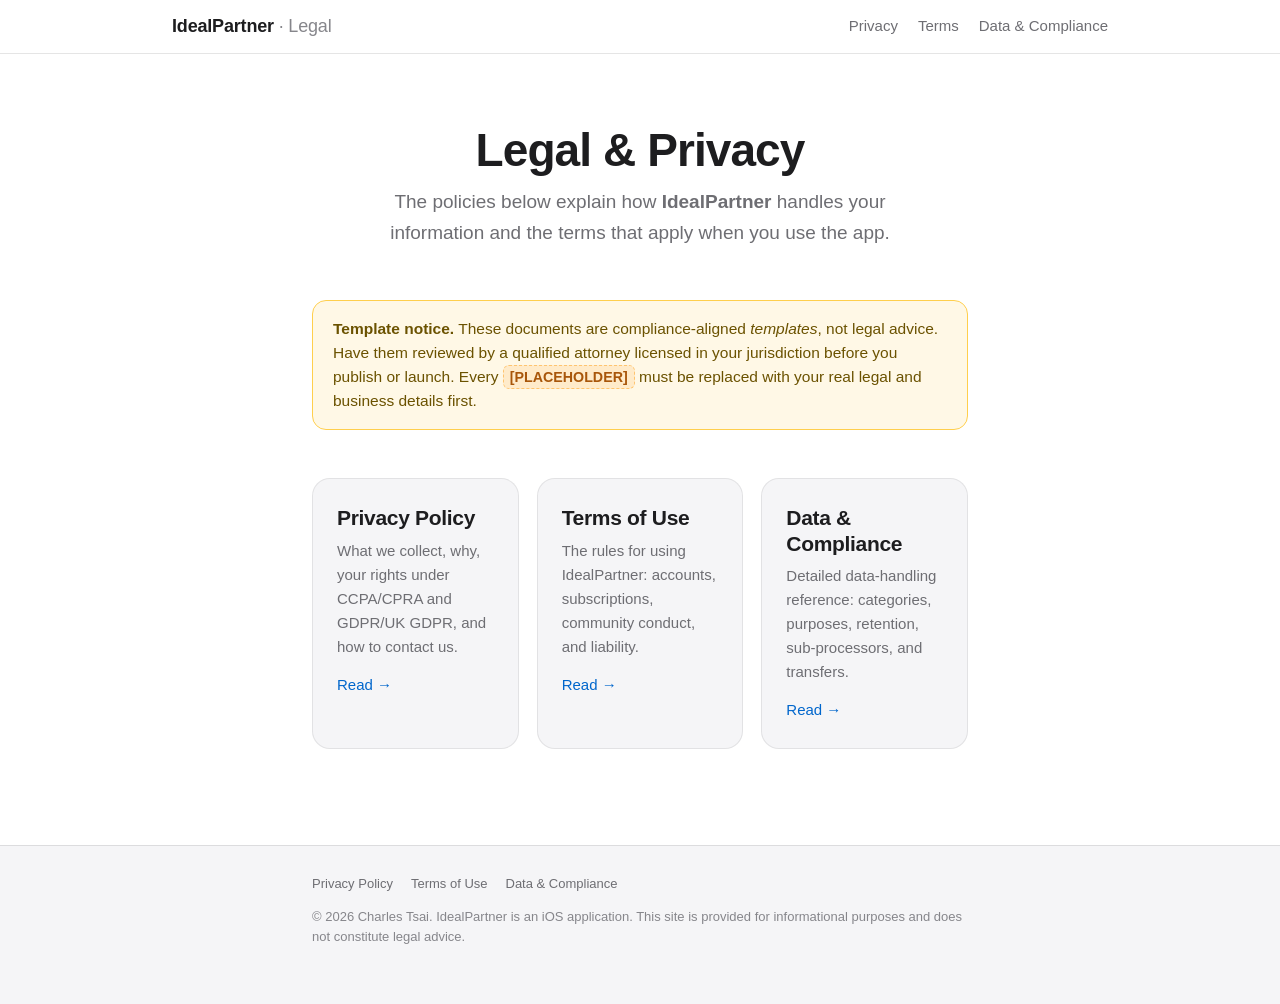
==== index.html @ 70e31084 "Add IdealPartner legal & compliance site Privacy Policy, Terms of Use, and Data & Compliance pages a" ====
<!DOCTYPE html>
<html lang="en">
<head>
  <meta charset="utf-8" />
  <meta name="viewport" content="width=device-width, initial-scale=1, viewport-fit=cover" />
  <title>IdealPartner — Legal &amp; Privacy</title>
  <meta name="description" content="Privacy Policy, Terms of Use, and Data &amp; Compliance information for the IdealPartner iOS app." />
  <meta name="color-scheme" content="light dark" />
  <link rel="stylesheet" href="styles.css" />
</head>
<body>
  <a class="skip-link" href="#main">Skip to content</a>

  <header class="site-header">
    <div class="bar">
      <a class="brand" href="index.html">IdealPartner <span class="sub">· Legal</span></a>
      <nav class="site-nav" aria-label="Primary">
        <a href="privacy.html">Privacy</a>
        <a href="terms.html">Terms</a>
        <a href="data-compliance.html">Data &amp; Compliance</a>
      </nav>
    </div>
  </header>

  <main id="main">
    <section class="hero">
      <h1>Legal &amp; Privacy</h1>
      <p>The policies below explain how <strong>IdealPartner</strong> handles your
        information and the terms that apply when you use the app.</p>
    </section>

    <div class="note" role="note" style="margin-top:40px">
      <strong>Template notice.</strong> These documents are compliance-aligned
      <em>templates</em>, not legal advice. Have them reviewed by a qualified attorney
      licensed in your jurisdiction before you publish or launch. Every
      <span class="ph">[PLACEHOLDER]</span> must be replaced with your real
      legal and business details first.
    </div>

    <div class="cards">
      <a class="card" href="privacy.html">
        <h2>Privacy Policy</h2>
        <p>What we collect, why, your rights under CCPA/CPRA and GDPR/UK GDPR, and how to contact us.</p>
        <div class="arrow">Read →</div>
      </a>
      <a class="card" href="terms.html">
        <h2>Terms of Use</h2>
        <p>The rules for using IdealPartner: accounts, subscriptions, community conduct, and liability.</p>
        <div class="arrow">Read →</div>
      </a>
      <a class="card" href="data-compliance.html">
        <h2>Data &amp; Compliance</h2>
        <p>Detailed data-handling reference: categories, purposes, retention, sub-processors, and transfers.</p>
        <div class="arrow">Read →</div>
      </a>
    </div>
  </main>

  <footer class="site-footer">
    <div class="inner">
      <nav aria-label="Footer">
        <a href="privacy.html">Privacy Policy</a>
        <a href="terms.html">Terms of Use</a>
        <a href="data-compliance.html">Data &amp; Compliance</a>
      </nav>
      <p>© 2026 Charles Tsai.
        IdealPartner is an iOS application. This site is provided for informational purposes
        and does not constitute legal advice.</p>
    </div>
  </footer>
</body>
</html>
---- styles.css ----
/* IdealPartner — Legal & Compliance site
   Shared stylesheet. Apple-inspired: system font, generous whitespace,
   ~700px readable measure, light + dark mode, mobile-first, accessible. */

:root {
  color-scheme: light dark;

  --measure: 700px;

  /* Light theme */
  --bg: #ffffff;
  --bg-elevated: #f5f5f7;
  --text: #1d1d1f;
  --text-secondary: #6e6e73;
  --text-tertiary: #86868b;
  --link: #0066cc;
  --link-hover: #004499;
  --divider: rgba(0, 0, 0, 0.10);
  --divider-strong: rgba(0, 0, 0, 0.18);
  --card-bg: #f5f5f7;
  --card-border: rgba(0, 0, 0, 0.08);
  --note-bg: #fff8e6;
  --note-border: #ffcf4d;
  --note-text: #6b5200;
  --placeholder-bg: rgba(255, 149, 0, 0.12);
  --placeholder-text: #a8560a;
  --placeholder-border: rgba(255, 149, 0, 0.45);
  --focus: #0066cc;
  --header-bg: rgba(255, 255, 255, 0.72);
  --code-bg: rgba(0, 0, 0, 0.06);
}

@media (prefers-color-scheme: dark) {
  :root {
    --bg: #000000;
    --bg-elevated: #1c1c1e;
    --text: #f5f5f7;
    --text-secondary: #a1a1a6;
    --text-tertiary: #86868b;
    --link: #2997ff;
    --link-hover: #6db8ff;
    --divider: rgba(255, 255, 255, 0.12);
    --divider-strong: rgba(255, 255, 255, 0.22);
    --card-bg: #1c1c1e;
    --card-border: rgba(255, 255, 255, 0.10);
    --note-bg: rgba(255, 214, 10, 0.10);
    --note-border: rgba(255, 214, 10, 0.45);
    --note-text: #ffe08a;
    --placeholder-bg: rgba(255, 159, 10, 0.16);
    --placeholder-text: #ffb866;
    --placeholder-border: rgba(255, 159, 10, 0.5);
    --focus: #2997ff;
    --header-bg: rgba(0, 0, 0, 0.72);
    --code-bg: rgba(255, 255, 255, 0.10);
  }
}

/* ---------- Base ---------- */

* { box-sizing: border-box; }

html {
  -webkit-text-size-adjust: 100%;
  scroll-behavior: smooth;
  scroll-padding-top: 72px; /* keep anchors clear of sticky header */
}

@media (prefers-reduced-motion: reduce) {
  html { scroll-behavior: auto; }
}

body {
  margin: 0;
  font-family: -apple-system, BlinkMacSystemFont, "SF Pro Text", "Helvetica Neue", Arial, sans-serif;
  font-size: 17px;
  line-height: 1.6;
  color: var(--text);
  background: var(--bg);
  -webkit-font-smoothing: antialiased;
  -moz-osx-font-smoothing: grayscale;
  text-rendering: optimizeLegibility;
}

/* ---------- Skip link + focus ---------- */

.skip-link {
  position: absolute;
  left: -9999px;
  top: 0;
  background: var(--bg);
  color: var(--link);
  padding: 12px 18px;
  border-radius: 0 0 10px 0;
  z-index: 100;
}
.skip-link:focus {
  left: 0;
  outline: 2px solid var(--focus);
}

a {
  color: var(--link);
  text-decoration: none;
}
a:hover { color: var(--link-hover); text-decoration: underline; }

:focus-visible {
  outline: 2px solid var(--focus);
  outline-offset: 2px;
  border-radius: 4px;
}

/* ---------- Header ---------- */

.site-header {
  position: sticky;
  top: 0;
  z-index: 50;
  background: var(--header-bg);
  -webkit-backdrop-filter: saturate(180%) blur(20px);
  backdrop-filter: saturate(180%) blur(20px);
  border-bottom: 1px solid var(--divider);
}
.site-header .bar {
  max-width: 980px;
  margin: 0 auto;
  padding: 12px 22px;
  display: flex;
  align-items: center;
  justify-content: space-between;
  gap: 16px;
  flex-wrap: wrap;
}
.brand {
  font-weight: 600;
  font-size: 18px;
  letter-spacing: -0.01em;
  color: var(--text);
}
.brand:hover { text-decoration: none; }
.brand .sub {
  color: var(--text-tertiary);
  font-weight: 400;
}
.site-nav {
  display: flex;
  gap: 20px;
  font-size: 15px;
}
.site-nav a { color: var(--text-secondary); }
.site-nav a[aria-current="page"] { color: var(--text); font-weight: 600; }

/* ---------- Layout ---------- */

main {
  max-width: var(--measure);
  margin: 0 auto;
  padding: 40px 22px 96px;
}

.doc-title {
  font-size: 40px;
  line-height: 1.1;
  letter-spacing: -0.02em;
  font-weight: 700;
  margin: 16px 0 8px;
}
.updated {
  color: var(--text-secondary);
  font-size: 15px;
  margin: 0 0 32px;
}
.updated strong { color: var(--text); font-weight: 600; }

h2 {
  font-size: 26px;
  line-height: 1.2;
  letter-spacing: -0.015em;
  font-weight: 600;
  margin: 56px 0 14px;
  padding-top: 8px;
}
h3 {
  font-size: 20px;
  line-height: 1.3;
  font-weight: 600;
  margin: 32px 0 10px;
}
h4 {
  font-size: 17px;
  font-weight: 600;
  margin: 22px 0 8px;
}

p { margin: 0 0 16px; }

ul, ol { margin: 0 0 16px; padding-left: 24px; }
li { margin: 0 0 8px; }
li > ul, li > ol { margin-top: 8px; }

strong { font-weight: 600; }

hr {
  border: none;
  border-top: 1px solid var(--divider);
  margin: 40px 0;
}

code {
  font-family: "SF Mono", ui-monospace, SFMono-Regular, Menlo, Consolas, monospace;
  font-size: 0.9em;
  background: var(--code-bg);
  padding: 1px 6px;
  border-radius: 5px;
}

/* ---------- Note / callout banners ---------- */

.note {
  background: var(--note-bg);
  border: 1px solid var(--note-border);
  color: var(--note-text);
  border-radius: 14px;
  padding: 16px 20px;
  margin: 0 0 32px;
  font-size: 15.5px;
  line-height: 1.55;
}
.note strong { color: inherit; }
.note :last-child { margin-bottom: 0; }

/* Inline placeholder token, e.g. [CONTACT EMAIL] */
.ph {
  display: inline-block;
  background: var(--placeholder-bg);
  color: var(--placeholder-text);
  border: 1px dashed var(--placeholder-border);
  border-radius: 6px;
  padding: 0 6px;
  font-size: 0.92em;
  font-weight: 600;
  white-space: nowrap;
}

/* ---------- Table of contents ---------- */

.toc {
  background: var(--card-bg);
  border: 1px solid var(--card-border);
  border-radius: 16px;
  padding: 22px 26px;
  margin: 0 0 48px;
}
.toc h2 {
  margin: 0 0 12px;
  font-size: 15px;
  text-transform: uppercase;
  letter-spacing: 0.06em;
  color: var(--text-secondary);
  font-weight: 600;
  padding-top: 0;
}
.toc ol {
  margin: 0;
  padding-left: 20px;
  columns: 2;
  column-gap: 32px;
}
.toc li { margin-bottom: 6px; break-inside: avoid; }
.toc a { color: var(--link); }

@media (max-width: 560px) {
  .toc ol { columns: 1; }
}

/* ---------- Tables ---------- */

.table-wrap {
  overflow-x: auto;
  margin: 0 0 24px;
  -webkit-overflow-scrolling: touch;
  border: 1px solid var(--divider);
  border-radius: 12px;
}
table {
  border-collapse: collapse;
  width: 100%;
  font-size: 15px;
  min-width: 520px;
}
caption {
  text-align: left;
  color: var(--text-secondary);
  font-size: 14px;
  padding: 10px 14px;
  border-bottom: 1px solid var(--divider);
}
th, td {
  text-align: left;
  vertical-align: top;
  padding: 12px 14px;
  border-bottom: 1px solid var(--divider);
}
th {
  font-weight: 600;
  background: var(--bg-elevated);
}
tbody tr:last-child td { border-bottom: none; }

/* ---------- Section + back-to-top ---------- */

.section { scroll-margin-top: 72px; }

.back-to-top {
  display: inline-block;
  margin-top: 10px;
  font-size: 14px;
  color: var(--text-secondary);
}
.back-to-top::before { content: "↑ "; }

/* ---------- Landing page ---------- */

.hero {
  text-align: center;
  padding: 32px 0 12px;
}
.hero h1 {
  font-size: 46px;
  line-height: 1.08;
  letter-spacing: -0.02em;
  font-weight: 700;
  margin: 0 0 12px;
}
.hero p {
  font-size: 19px;
  color: var(--text-secondary);
  max-width: 560px;
  margin: 0 auto;
}

.cards {
  display: grid;
  grid-template-columns: repeat(auto-fit, minmax(200px, 1fr));
  gap: 18px;
  margin: 48px 0 0;
}
.card {
  display: block;
  background: var(--card-bg);
  border: 1px solid var(--card-border);
  border-radius: 18px;
  padding: 26px 24px;
  color: var(--text);
  transition: transform 0.18s ease, border-color 0.18s ease;
}
.card:hover {
  text-decoration: none;
  transform: translateY(-3px);
  border-color: var(--divider-strong);
}
.card h2 {
  font-size: 21px;
  margin: 0 0 8px;
  padding-top: 0;
}
.card p {
  color: var(--text-secondary);
  font-size: 15px;
  margin: 0;
}
.card .arrow {
  margin-top: 14px;
  color: var(--link);
  font-size: 15px;
  font-weight: 500;
}

@media (prefers-reduced-motion: reduce) {
  .card:hover { transform: none; }
}

/* ---------- Footer ---------- */

.site-footer {
  border-top: 1px solid var(--divider);
  background: var(--bg-elevated);
}
.site-footer .inner {
  max-width: var(--measure);
  margin: 0 auto;
  padding: 28px 22px 40px;
  color: var(--text-tertiary);
  font-size: 13px;
  line-height: 1.6;
}
.site-footer a { color: var(--text-secondary); }
.site-footer nav {
  margin-bottom: 12px;
  display: flex;
  gap: 18px;
  flex-wrap: wrap;
}

/* ---------- Small screens ---------- */

@media (max-width: 480px) {
  body { font-size: 16px; }
  .doc-title { font-size: 32px; }
  .hero h1 { font-size: 34px; }
  h2 { font-size: 22px; margin-top: 44px; }
  main { padding: 28px 20px 72px; }
  .site-header .bar { padding: 10px 18px; }
}
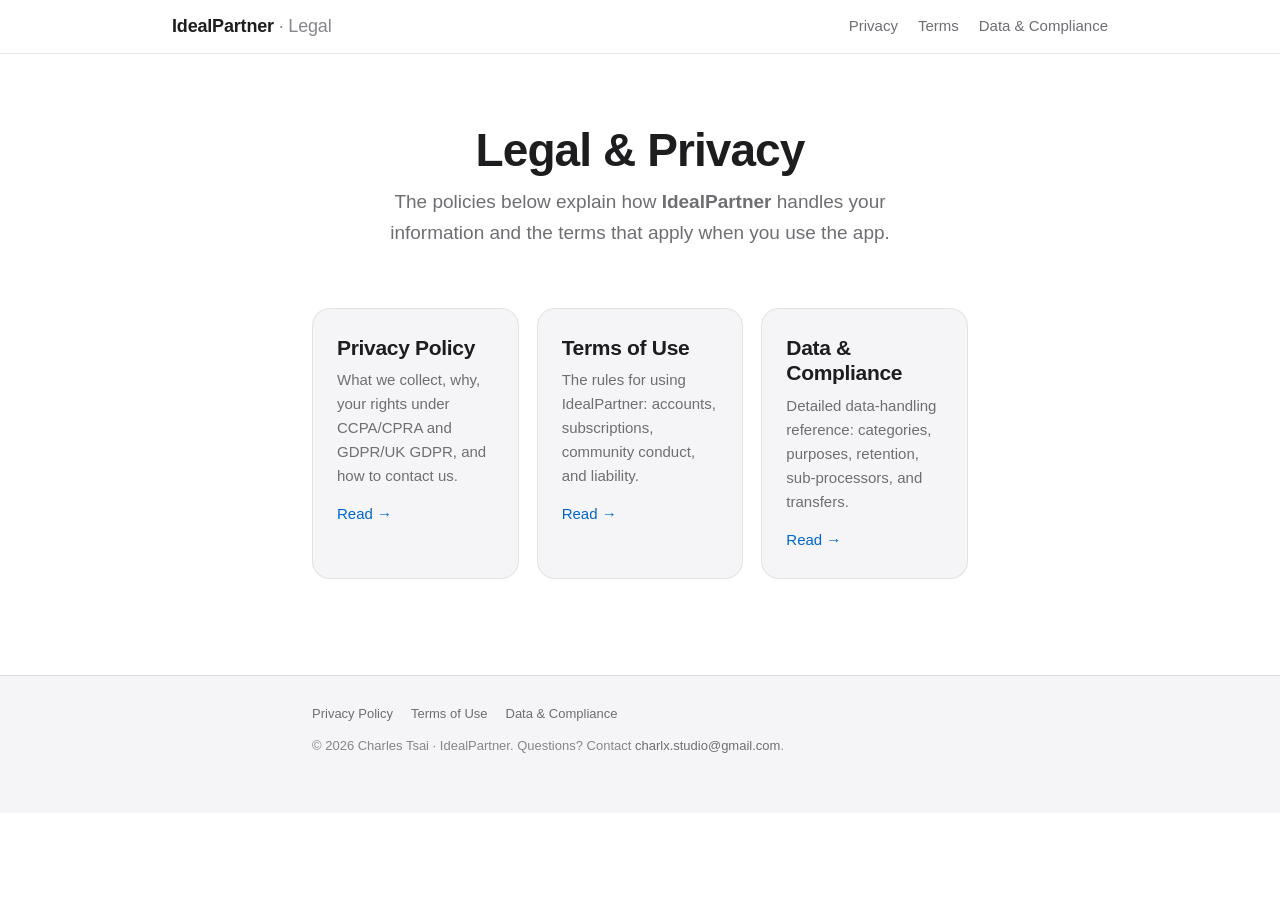
==== commit 5d9952bb: "Finalize: remove template/disclaimer banners for published version Removes the 'this is a template, " ====
--- a/index.html
+++ b/index.html
@@ -29,14 +29,6 @@
         information and the terms that apply when you use the app.</p>
     </section>
 
-    <div class="note" role="note" style="margin-top:40px">
-      <strong>Template notice.</strong> These documents are compliance-aligned
-      <em>templates</em>, not legal advice. Have them reviewed by a qualified attorney
-      licensed in your jurisdiction before you publish or launch. Every
-      <span class="ph">[PLACEHOLDER]</span> must be replaced with your real
-      legal and business details first.
-    </div>
-
     <div class="cards">
       <a class="card" href="privacy.html">
         <h2>Privacy Policy</h2>
@@ -63,9 +55,8 @@
         <a href="terms.html">Terms of Use</a>
         <a href="data-compliance.html">Data &amp; Compliance</a>
       </nav>
-      <p>© 2026 Charles Tsai.
-        IdealPartner is an iOS application. This site is provided for informational purposes
-        and does not constitute legal advice.</p>
+      <p>© 2026 Charles Tsai · IdealPartner. Questions?
+        Contact <a href="mailto:charlx.studio@gmail.com">charlx.studio@gmail.com</a>.</p>
     </div>
   </footer>
 </body>
